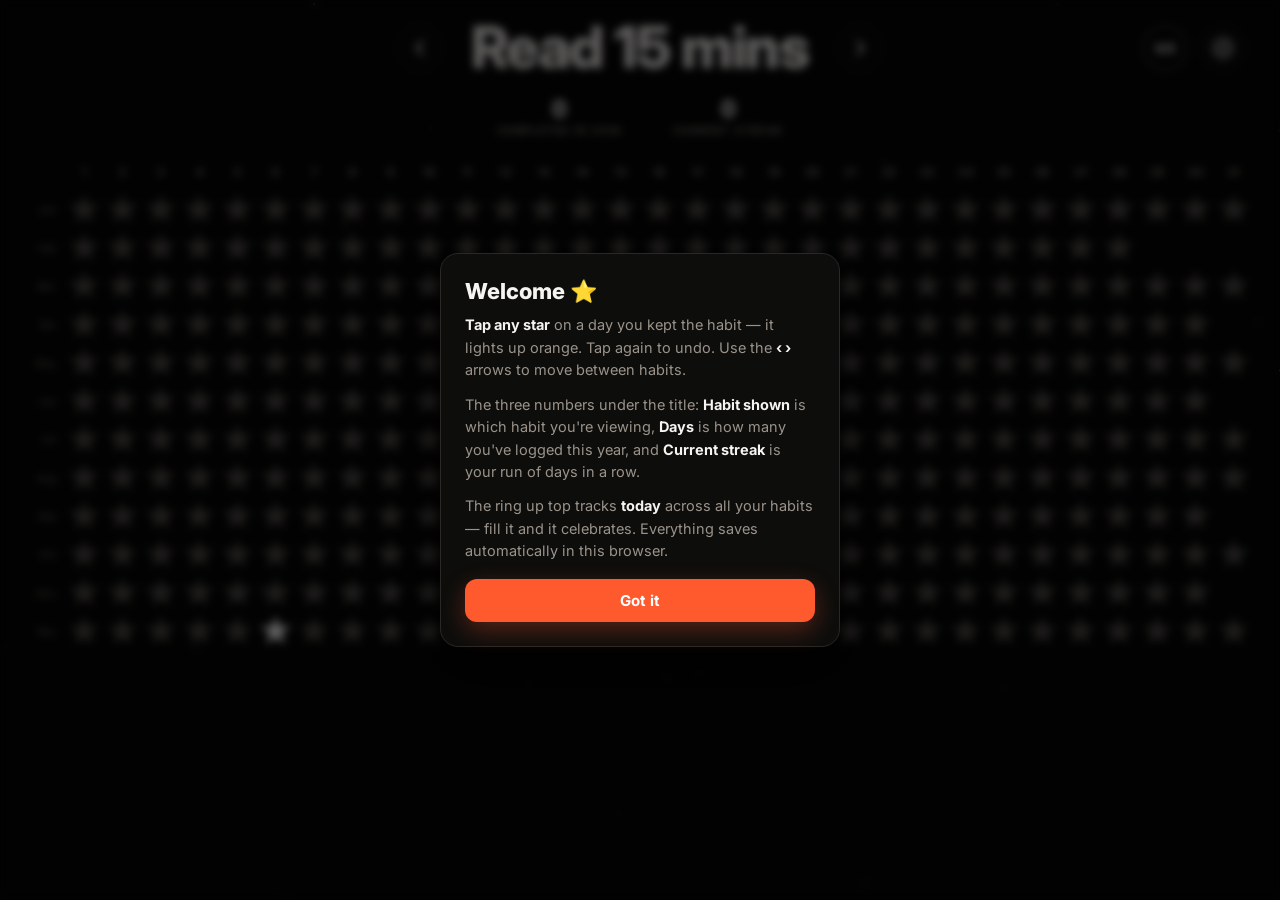
==== index.html @ 49550138 "Light show uses existing calendar stars; remove "Habit shown" stat - Reworked the completion light s" ====
<!DOCTYPE html>
<html lang="en">
<head>
  <meta charset="UTF-8" />
  <meta name="viewport" content="width=device-width, initial-scale=1.0, viewport-fit=cover" />
  <meta name="theme-color" content="#060606" />

  <title>Good Habits — a star for every day</title>
  <meta name="description" content="Light up a star for every day you keep a habit. A simple, beautiful habit tracker that saves right in your browser — no account needed." />
  <link rel="canonical" href="https://habit.nathantowianski.com/" />

  <!-- Icons -->
  <link rel="icon" href="favicon.svg" type="image/svg+xml" />
  <link rel="apple-touch-icon" href="apple-touch-icon.png" />

  <!-- Open Graph / social share. og:url and og:image are ABSOLUTE so previews
       unfurl in iMessage/Twitter/Slack. Update the domain if you move hosts. -->
  <meta property="og:type" content="website" />
  <meta property="og:site_name" content="Good Habits" />
  <meta property="og:title" content="Good Habits — a star for every day" />
  <meta property="og:description" content="Light up a star for every day you keep a habit. Simple, beautiful, and saved right in your browser." />
  <meta property="og:url" content="https://habit.nathantowianski.com/" />
  <meta property="og:image" content="https://habit.nathantowianski.com/og-image.png" />
  <meta property="og:image:width" content="1200" />
  <meta property="og:image:height" content="630" />
  <meta name="twitter:card" content="summary_large_image" />
  <meta name="twitter:title" content="Good Habits — a star for every day" />
  <meta name="twitter:description" content="Light up a star for every day you keep a habit. Simple, beautiful, and saved right in your browser." />
  <meta name="twitter:image" content="https://habit.nathantowianski.com/og-image.png" />

  <meta name="mobile-web-app-capable" content="yes" />
  <meta name="apple-mobile-web-app-capable" content="yes" />
  <meta name="apple-mobile-web-app-status-bar-style" content="black-translucent" />
  <meta name="apple-mobile-web-app-title" content="Good Habits" />

  <link rel="preconnect" href="https://fonts.googleapis.com" />
  <link rel="preconnect" href="https://fonts.gstatic.com" crossorigin />
  <link href="https://fonts.googleapis.com/css2?family=Inter:wght@400;500;600;700;800&display=swap" rel="stylesheet" />
  <link rel="stylesheet" href="styles.css" />
</head>
<body>
  <div class="starfield" id="starfield" aria-hidden="true"></div>

  <div id="app">
    <!-- Top bar: habit title (centered) with the progress ring + settings aligned on the same row -->
    <header class="topbar">
      <div class="top-spacer" aria-hidden="true"></div>

      <div class="habit-bar">
        <button class="nav-arrow" id="prevHabit" aria-label="Previous habit" title="Previous habit">
          <svg viewBox="0 0 24 24" aria-hidden="true"><path d="M15 5l-7 7 7 7"/></svg>
        </button>
        <h1 class="habit-name" id="habitName" title="Tap to rename or manage">New habit</h1>
        <button class="nav-arrow" id="nextHabit" aria-label="Next habit" title="Next habit">
          <svg viewBox="0 0 24 24" aria-hidden="true"><path d="M9 5l7 7-7 7"/></svg>
        </button>
      </div>

      <div class="topbar-actions">
        <button class="ring-wrap" id="ringWrap" title="Today's progress — tap to jump to today">
          <svg class="ring" viewBox="0 0 120 120" aria-hidden="true">
            <circle class="ring-track" cx="60" cy="60" r="52"/>
            <circle class="ring-progress" id="ringProgress" cx="60" cy="60" r="52"/>
          </svg>
          <div class="ring-label" id="ringLabel">0/0</div>
        </button>
        <button class="icon-btn" id="openAdmin" aria-label="Settings & habits" title="Settings & habits">
          <svg viewBox="0 0 24 24" aria-hidden="true"><path d="M12 15a3 3 0 100-6 3 3 0 000 6z"/><path d="M19.4 15a1.65 1.65 0 00.33 1.82l.06.06a2 2 0 11-2.83 2.83l-.06-.06a1.65 1.65 0 00-1.82-.33 1.65 1.65 0 00-1 1.51V21a2 2 0 11-4 0v-.09A1.65 1.65 0 009 19.4a1.65 1.65 0 00-1.82.33l-.06.06a2 2 0 11-2.83-2.83l.06-.06a1.65 1.65 0 00.33-1.82 1.65 1.65 0 00-1.51-1H3a2 2 0 110-4h.09A1.65 1.65 0 004.6 9a1.65 1.65 0 00-.33-1.82l-.06-.06a2 2 0 112.83-2.83l.06.06a1.65 1.65 0 001.82.33H9a1.65 1.65 0 001-1.51V3a2 2 0 114 0v.09a1.65 1.65 0 001 1.51 1.65 1.65 0 001.82-.33l.06-.06a2 2 0 112.83 2.83l-.06.06a1.65 1.65 0 00-.33 1.82V9a1.65 1.65 0 001.51 1H21a2 2 0 110 4h-.09a1.65 1.65 0 00-1.51 1z"/></svg>
        </button>
      </div>
    </header>

    <!-- Stats, centered under the title -->
    <div class="stats-row" id="statsRow">
      <div class="stat">
        <span class="stat-value" id="statDays">0</span>
        <span class="stat-label">Completed in <span id="statYear">2026</span></span>
      </div>
      <div class="stat">
        <span class="stat-value" id="statStreak">0</span>
        <span class="stat-label">Current streak</span>
      </div>
    </div>

    <!-- Calendar -->
    <main class="calendar-area" id="calendarArea">
      <div class="calendar" id="calendar"></div>

      <!-- Empty state -->
      <div class="empty-state" id="emptyState" hidden>
        <div class="empty-star">⭐</div>
        <h2>No habits yet</h2>
        <p>Create your first habit and start lighting up stars.</p>
        <button class="primary-btn" id="emptyAddBtn">Add a habit</button>
      </div>
    </main>
  </div>

  <!-- First-visit legend -->
  <div class="intro" id="intro" hidden>
    <div class="intro-card">
      <h3>Welcome ⭐</h3>
      <p><b>Tap any star</b> on a day you kept the habit — it lights up orange. Tap again to undo. Use the <b>‹ ›</b> arrows to move between habits.</p>
      <p>The three numbers under the title: <b>Habit shown</b> is which habit you're viewing, <b>Days</b> is how many you've logged this year, and <b>Current streak</b> is your run of days in a row.</p>
      <p>The ring up top tracks <b>today</b> across all your habits — fill it and it celebrates. Everything saves automatically in this browser.</p>
      <button class="primary-btn" id="introBtn">Got it</button>
    </div>
  </div>

  <!-- Settings / admin panel -->
  <div class="overlay" id="adminOverlay" hidden></div>
  <aside class="admin-panel" id="adminPanel" hidden aria-label="Settings and habits">
    <div class="admin-header">
      <h2>Settings</h2>
      <button class="icon-btn close-btn" id="closeAdmin" aria-label="Close">
        <svg viewBox="0 0 24 24" aria-hidden="true"><path d="M18 6L6 18M6 6l12 12"/></svg>
      </button>
    </div>

    <!-- Year -->
    <div class="admin-section">
      <div class="admin-section-title">Year</div>
      <div class="year-control">
        <button class="year-btn" id="prevYear" aria-label="Previous year">
          <svg viewBox="0 0 24 24" aria-hidden="true"><path d="M15 5l-7 7 7 7"/></svg>
        </button>
        <span id="yearLabel">2026</span>
        <button class="year-btn" id="nextYear" aria-label="Next year">
          <svg viewBox="0 0 24 24" aria-hidden="true"><path d="M9 5l7 7-7 7"/></svg>
        </button>
        <button class="text-btn" id="thisYearBtn">This year</button>
      </div>
    </div>

    <!-- Habits -->
    <div class="admin-section">
      <div class="admin-section-title">Habits</div>
      <div class="admin-add">
        <input type="text" id="newHabitInput" placeholder="New habit name…" maxlength="60" />
        <button class="primary-btn" id="addHabitBtn">Add</button>
      </div>
      <ul class="habit-list" id="habitList"></ul>
      <p class="admin-tip">Drag the handle (or use the arrows) to set the order you tap through.</p>
    </div>

    <!-- Settings -->
    <div class="admin-section">
      <div class="admin-section-title">Settings</div>
      <div class="toggle-row">
        <span class="toggle-label">Calendar direction</span>
        <div class="seg" id="orientToggle" role="group" aria-label="Calendar direction">
          <button class="seg-btn" type="button" data-orient="vertical">Vertical</button>
          <button class="seg-btn" type="button" data-orient="horizontal">Horizontal</button>
        </div>
      </div>
      <div class="toggle-row">
        <span class="toggle-label">Edit past days</span>
        <button class="switch" id="pastToggle" type="button" role="switch" aria-checked="true" aria-label="Allow editing past days">
          <span class="knob"></span>
        </button>
      </div>
      <div class="toggle-row">
        <span class="toggle-label">Time zone</span>
        <select class="tz-select" id="tzSelect" aria-label="Time zone"></select>
      </div>
    </div>

    <!-- Data -->
    <div class="admin-section">
      <div class="admin-section-title">Your data</div>
      <div class="data-row">
        <button class="ghost-btn" id="exportBtn">↓ Download backup</button>
        <button class="ghost-btn" id="importBtn">↑ Restore backup</button>
        <input type="file" id="importFile" accept="application/json,.json" hidden />
      </div>
      <p class="admin-tip">Download saves all your habits and history as a file. Restore loads one back — on this device or another browser.</p>
    </div>

    <!-- About -->
    <div class="admin-section">
      <div class="admin-section-title">About</div>
      <a class="ghost-btn full" href="https://github.com/futurenathan/goodhabits" target="_blank" rel="noopener">★ Free &amp; open source on GitHub</a>
      <p class="admin-tip">View the code, file an idea, or make it your own.</p>
      <a class="made-by" href="https://nathantowianski.com" target="_blank" rel="noopener" title="Visit Nathan's website">
        Made with <span class="heart">❤️</span> by <span class="name">Nathan</span>
        <img class="astronaut" src="astronaut.png" alt="" aria-hidden="true" />
        <span class="go" aria-hidden="true">↗</span>
      </a>
    </div>
  </aside>

  <!-- Confetti canvas -->
  <canvas id="confetti" aria-hidden="true"></canvas>

  <script src="app.js"></script>
</body>
</html>
---- styles.css ----
:root {
  --bg: #060606;
  --bg-soft: #121110;
  --panel: #0d0d0c;
  --panel-2: #181715;
  --line: #2a2724;
  --line-soft: #1c1a18;
  --text: #f6f4f1;
  --muted: #9b938a;
  --muted-2: #6a635b;
  --accent: #ff5a2e;
  --accent-soft: rgba(255, 90, 46, 0.14);
  --accent-line: rgba(255, 90, 46, 0.45);
  --star-off: #4f4c48;
  --star-off-hover: #6b6660;
  --danger: #ff4d57;
  --radius: 16px;
  --shadow: 0 18px 60px rgba(0, 0, 0, 0.6);
}

* { box-sizing: border-box; }

/* Author rules with `display` would otherwise override the [hidden] attribute */
[hidden] { display: none !important; }

html, body { margin: 0; height: 100%; }

body {
  font-family: "Inter", -apple-system, BlinkMacSystemFont, "Segoe UI", Roboto, sans-serif;
  background: var(--bg);
  color: var(--text);
  -webkit-font-smoothing: antialiased;
  overflow: hidden;
}

button { font-family: inherit; cursor: pointer; }

/* ---------- Starfield ---------- */
.starfield { position: fixed; inset: 0; z-index: 0; pointer-events: none; overflow: hidden; }
.starfield i { position: absolute; border-radius: 50%; background: #fff; animation: twinkle 4s ease-in-out infinite; }
@keyframes twinkle {
  0%, 100% { opacity: var(--o, 0.5); }
  50% { opacity: calc(var(--o, 0.5) * 0.25); }
}

/* Occasional shooting star */
.shoot {
  position: absolute;
  width: 3px;
  height: 3px;
  border-radius: 50%;
  background: #fff;
  opacity: 0;
  filter: drop-shadow(0 0 6px rgba(255, 255, 255, 0.9));
  animation: shoot var(--dur, 9s) cubic-bezier(0.4, 0, 0.5, 1) infinite;
  animation-delay: var(--delay, 0s);
}
.shoot::before {
  content: "";
  position: absolute;
  left: 2px;
  top: 50%;
  width: var(--len, 120px);
  height: 1.5px;
  background: linear-gradient(90deg, rgba(255, 255, 255, 0.85), rgba(255, 255, 255, 0));
  transform-origin: left center;
  transform: translateY(-50%) rotate(var(--tail, 200deg));
}
@keyframes shoot {
  0% { opacity: 0; transform: translate(0, 0); }
  4% { opacity: 1; }
  16% { opacity: 1; }
  22% { opacity: 0; transform: translate(var(--dx, -360px), var(--dy, 210px)); }
  100% { opacity: 0; transform: translate(var(--dx, -360px), var(--dy, 210px)); }
}
@media (prefers-reduced-motion: reduce) { .shoot { display: none; } }

#app {
  position: relative;
  z-index: 1;
  display: flex;
  flex-direction: column;
  height: 100dvh;
}

/* ---------- Top bar: title centered, ring + settings aligned on the same row ---------- */
.topbar {
  display: grid;
  grid-template-columns: 1fr minmax(0, auto) 1fr;
  align-items: center;
  gap: clamp(6px, 1.5vw, 14px);
  padding: 14px clamp(14px, 3.5vw, 34px);
  padding-top: max(14px, env(safe-area-inset-top));
}
.top-spacer { min-width: 0; }
.topbar-actions { display: flex; align-items: center; justify-content: flex-end; gap: 10px; }

.habit-bar {
  display: flex;
  align-items: center;
  justify-content: center;
  gap: clamp(8px, 2vw, 18px);
  min-width: 0;
}
.habit-name {
  margin: 0;
  flex: 0 1 auto;
  min-width: 0;
  text-align: center;
  border: none;
  background: none;
  color: var(--text);
  font-size: clamp(30px, 6.5vw, 58px);
  font-weight: 800;
  line-height: 1.03;
  letter-spacing: -0.02em;
  padding: 4px 10px;
  border-radius: 12px;
  cursor: pointer;
  overflow: hidden;
  text-overflow: ellipsis;
  display: -webkit-box;
  -webkit-line-clamp: 2;
  -webkit-box-orient: vertical;
  transition: color 0.15s;
}
.habit-name:hover { color: var(--accent); }

/* ---------- Stats row ---------- */
.stats-row {
  display: flex;
  align-items: flex-start;
  justify-content: center;
  gap: clamp(20px, 5vw, 52px);
  padding: 2px 16px 14px;
  flex-wrap: wrap;
}
.stat { display: flex; flex-direction: column; align-items: center; gap: 3px; }
.stat-value {
  font-size: clamp(18px, 2.3vw, 23px);
  font-weight: 800;
  line-height: 1;
  font-variant-numeric: tabular-nums;
  color: var(--text);
  transition: color 0.2s;
}
.stat.hot .stat-value { color: var(--accent); }
.stat-label {
  font-size: 10px;
  letter-spacing: 0.12em;
  text-transform: uppercase;
  color: var(--muted);
  font-weight: 600;
}

/* ---------- Buttons ---------- */
.nav-arrow, .icon-btn {
  flex: none;
  display: inline-flex;
  align-items: center;
  justify-content: center;
  width: 46px;
  height: 46px;
  border-radius: 50%;
  border: 1px solid var(--line);
  background: rgba(255, 255, 255, 0.015);
  color: var(--text);
  transition: transform 0.12s, background 0.15s, border-color 0.15s, color 0.15s;
}
.nav-arrow:hover, .icon-btn:hover {
  background: var(--accent-soft);
  border-color: var(--accent-line);
  color: var(--accent);
  transform: translateY(-1px);
}
.nav-arrow:active, .icon-btn:active { transform: translateY(0) scale(0.95); }
.nav-arrow svg, .icon-btn svg { width: 22px; height: 22px; fill: none; stroke: currentColor; stroke-width: 2.2; stroke-linecap: round; stroke-linejoin: round; }
.icon-btn svg path[d^="M12 15"], .icon-btn svg path[d^="M19.4"] { stroke-width: 1.7; }
.nav-arrow:disabled { opacity: 0.25; pointer-events: none; }

/* ---------- Progress ring (orange / white only) ---------- */
.ring-wrap { position: relative; width: 50px; height: 50px; border: none; background: none; padding: 0; flex: none; }
.ring { width: 100%; height: 100%; transform: rotate(-90deg); }
.ring-track { fill: none; stroke: rgba(255, 255, 255, 0.1); stroke-width: 9; }
.ring-progress {
  fill: none;
  stroke: var(--accent);
  stroke-width: 9;
  stroke-linecap: round;
  stroke-dasharray: 326.7;
  stroke-dashoffset: 326.7;
  transition: stroke-dashoffset 0.7s cubic-bezier(0.22, 1, 0.36, 1);
}
.ring-label {
  position: absolute;
  inset: 0;
  display: flex;
  align-items: center;
  justify-content: center;
  font-size: 13px;
  font-weight: 700;
  font-variant-numeric: tabular-nums;
  color: var(--text);
  letter-spacing: -0.02em;
}

/* All habits done today: ring just reads orange (the celebration plays out in
   the calendar, not on the ring) */
.ring-wrap.complete .ring-progress { filter: drop-shadow(0 0 4px rgba(255, 90, 46, 0.7)); }
.ring-wrap.complete .ring-label { color: var(--accent); }
.ring-wrap.pop { animation: ringPop 0.5s cubic-bezier(0.34, 1.56, 0.64, 1); }
@keyframes ringPop {
  0% { transform: scale(1); }
  45% { transform: scale(1.18); }
  100% { transform: scale(1); }
}

/* ---------- Calendar ---------- */
.calendar-area {
  flex: 1;
  min-height: 0;
  position: relative;
  overflow: auto;
  padding: clamp(6px, 1.5vh, 16px) clamp(12px, 3vw, 30px) max(18px, env(safe-area-inset-bottom));
  scrollbar-width: thin;
  scrollbar-color: var(--line) transparent;
}
.calendar-area::-webkit-scrollbar { width: 9px; height: 9px; }
.calendar-area::-webkit-scrollbar-thumb { background: var(--line); border-radius: 9px; }
.calendar-area::-webkit-scrollbar-track { background: transparent; }

.calendar {
  display: grid;
  gap: clamp(3px, 0.5vw, 6px);
  margin: 0 auto;
  width: max-content;
  max-width: 100%;
}
.calendar.vertical { grid-template-columns: 24px repeat(12, minmax(26px, 46px)); }
.calendar.horizontal { grid-template-columns: 32px repeat(31, minmax(20px, 42px)); }

.cal-corner { position: sticky; top: 0; left: 0; z-index: 3; background: var(--bg); }

.col-head {
  position: sticky;
  top: 0;
  z-index: 2;
  text-align: center;
  font-size: 11px;
  font-weight: 600;
  letter-spacing: 0.02em;
  color: var(--muted);
  padding: 2px 0 8px;
  background: linear-gradient(180deg, var(--bg) 64%, transparent);
}
.row-head {
  position: sticky;
  left: 0;
  z-index: 1;
  display: flex;
  align-items: center;
  justify-content: flex-end;
  padding-right: 6px;
  font-size: 10px;
  font-weight: 500;
  font-variant-numeric: tabular-nums;
  color: var(--muted-2);
  background: var(--bg);
}

/* Star buttons */
.star {
  aspect-ratio: 1 / 1;
  border: none;
  background: none;
  padding: 0;
  position: relative;
  display: flex;
  align-items: center;
  justify-content: center;
  -webkit-tap-highlight-color: transparent;
  scroll-margin: 60px 44px;
}
.star::before {
  content: "";
  width: 100%;
  height: 100%;
  background: var(--star-off);
  clip-path: polygon(50% 2%, 61% 35%, 98% 35%, 68% 57%, 79% 91%, 50% 70%, 21% 91%, 32% 57%, 2% 35%, 39% 35%);
  transition: background 0.2s, transform 0.15s, filter 0.2s;
}
.star:hover::before { transform: scale(1.12); background: var(--star-off-hover); }
.star.empty { visibility: hidden; pointer-events: none; }

.star.done::before {
  background: var(--accent);
  filter: drop-shadow(0 0 4px rgba(255, 90, 46, 0.55));
}

/* Today: highlighted white until it's completed (then it turns orange like the rest) */
.star.today:not(.done)::before {
  background: #fff;
  filter: drop-shadow(0 0 4px rgba(255, 255, 255, 0.45));
}

/* Light show — temporarily repaints the EXISTING calendar stars (no new stars).
   While a show runs, every star dims to gray; the animation lights a subset. */
.calendar.showing .star::before {
  background: var(--star-off);
  filter: none;
  transition: none;
}
.calendar.showing .star.show-on::before {
  background: var(--accent);
  filter: drop-shadow(0 0 4px rgba(255, 90, 46, 0.6));
}
.calendar.showing .star.show-hi::before {
  background: #fff;
  filter: drop-shadow(0 0 5px rgba(255, 255, 255, 0.75));
}

/* Locked (past day, editing disabled) — quick shake to signal it's locked */
.star.locked::before { animation: lockShake 0.3s ease; }
@keyframes lockShake {
  0%, 100% { transform: translateX(0); }
  25% { transform: translateX(-2px); }
  75% { transform: translateX(2px); }
}

/* Star tap animation */
.star.pop::before { animation: starPop 0.45s cubic-bezier(0.34, 1.56, 0.64, 1); }
@keyframes starPop {
  0% { transform: scale(1); }
  30% { transform: scale(0.8); }
  60% { transform: scale(1.35); }
  100% { transform: scale(1); }
}

/* Burst particles on completion */
.burst { position: absolute; width: 5px; height: 5px; border-radius: 50%; background: var(--accent); pointer-events: none; opacity: 0; }

/* ---------- Empty state ---------- */
.empty-state {
  position: absolute;
  inset: 0;
  display: flex;
  flex-direction: column;
  align-items: center;
  justify-content: center;
  text-align: center;
  gap: 8px;
  padding: 24px;
}
.empty-star { font-size: 56px; filter: drop-shadow(0 6px 18px rgba(255, 90, 46, 0.4)); }
.empty-state h2 { margin: 6px 0 0; font-size: 24px; }
.empty-state p { margin: 0 0 14px; color: var(--muted); }

.primary-btn {
  border: none;
  background: var(--accent);
  color: #fff;
  font-weight: 700;
  font-size: 15px;
  padding: 12px 22px;
  border-radius: 12px;
  transition: transform 0.12s, box-shadow 0.15s, filter 0.15s;
  box-shadow: 0 8px 24px rgba(255, 90, 46, 0.3);
}
.primary-btn:hover { transform: translateY(-1px); filter: brightness(1.08); }
.primary-btn:active { transform: translateY(0) scale(0.97); }

/* ---------- First-visit legend ---------- */
.intro {
  position: fixed;
  inset: 0;
  z-index: 40;
  display: flex;
  align-items: center;
  justify-content: center;
  padding: 20px;
  background: rgba(0, 0, 0, 0.62);
  backdrop-filter: blur(4px);
  animation: fade 0.25s ease;
}
.intro-card {
  max-width: 400px;
  width: 100%;
  background: var(--panel);
  border: 1px solid var(--line);
  border-radius: 18px;
  padding: 24px;
  box-shadow: var(--shadow);
  animation: slideUp 0.3s cubic-bezier(0.22, 1, 0.36, 1);
}
.intro-card h3 { margin: 0 0 10px; font-size: 22px; font-weight: 800; }
.intro-card p { margin: 0 0 12px; color: var(--muted); line-height: 1.55; font-size: 14.5px; }
.intro-card b { color: var(--text); font-weight: 700; }
.intro-card .primary-btn { width: 100%; margin-top: 4px; }
@keyframes slideUp { from { transform: translateY(16px); opacity: 0; } to { transform: translateY(0); opacity: 1; } }

/* ---------- Settings / admin panel ---------- */
.overlay {
  position: fixed;
  inset: 0;
  background: rgba(0, 0, 0, 0.6);
  backdrop-filter: blur(3px);
  z-index: 20;
  animation: fade 0.2s ease;
}
@keyframes fade { from { opacity: 0; } to { opacity: 1; } }

.admin-panel {
  position: fixed;
  top: 0;
  right: 0;
  height: 100dvh;
  width: min(420px, 100vw);
  background: var(--panel);
  border-left: 1px solid var(--line);
  box-shadow: var(--shadow);
  z-index: 21;
  display: flex;
  flex-direction: column;
  padding: 0 18px 18px;
  padding-top: max(18px, env(safe-area-inset-top));
  overflow-y: auto;
  animation: slideIn 0.28s cubic-bezier(0.22, 1, 0.36, 1);
}
@keyframes slideIn { from { transform: translateX(100%); } to { transform: translateX(0); } }

.admin-header {
  display: flex;
  align-items: center;
  justify-content: space-between;
  padding: 6px 0 8px;
  position: sticky;
  top: 0;
  background: var(--panel);
  z-index: 1;
}
.admin-header h2 { margin: 0; font-size: 22px; font-weight: 800; letter-spacing: -0.01em; }
.close-btn { width: 40px; height: 40px; }

.admin-section { padding: 14px 0; border-top: 1px solid var(--line-soft); }
.admin-section:first-of-type { border-top: none; }
.admin-section-title {
  font-size: 11px;
  letter-spacing: 0.14em;
  text-transform: uppercase;
  color: var(--muted);
  font-weight: 700;
  margin-bottom: 12px;
}

/* Segmented toggle */
.toggle-row { display: flex; align-items: center; justify-content: space-between; gap: 10px; }
.toggle-row + .toggle-row { margin-top: 12px; }
.toggle-label { font-size: 14px; color: var(--text); font-weight: 500; }

/* On/off switch */
.switch {
  flex: none;
  position: relative;
  width: 46px;
  height: 26px;
  border: none;
  border-radius: 999px;
  background: var(--line);
  cursor: pointer;
  padding: 0;
  transition: background 0.2s;
}
.switch[aria-checked="true"] { background: var(--accent); }
.switch .knob {
  position: absolute;
  top: 3px;
  left: 3px;
  width: 20px;
  height: 20px;
  border-radius: 50%;
  background: #fff;
  transition: transform 0.2s cubic-bezier(0.34, 1.56, 0.64, 1);
}
.switch[aria-checked="true"] .knob { transform: translateX(20px); }

/* Time-zone select */
.tz-select {
  max-width: 200px;
  background: var(--bg-soft);
  border: 1px solid var(--line);
  color: var(--text);
  padding: 9px 10px;
  border-radius: 10px;
  font-size: 13px;
  font-family: inherit;
  outline: none;
  cursor: pointer;
  transition: border-color 0.15s, box-shadow 0.15s;
}
.tz-select:focus { border-color: var(--accent); box-shadow: 0 0 0 3px var(--accent-soft); }
.seg { display: inline-flex; background: var(--bg-soft); border: 1px solid var(--line); border-radius: 11px; padding: 3px; gap: 3px; }
.seg-btn {
  border: none;
  background: none;
  color: var(--muted);
  font-weight: 600;
  font-size: 13px;
  padding: 7px 14px;
  border-radius: 8px;
  transition: background 0.15s, color 0.15s;
}
.seg-btn:hover { color: var(--text); }
.seg-btn.active { background: var(--accent); color: #fff; }

/* Year control */
.year-control { display: flex; align-items: center; gap: 10px; }
.year-btn {
  border: 1px solid var(--line);
  background: rgba(255, 255, 255, 0.02);
  color: var(--text);
  width: 38px;
  height: 38px;
  border-radius: 10px;
  display: inline-flex;
  align-items: center;
  justify-content: center;
  transition: background 0.15s, border-color 0.15s, color 0.15s;
}
.year-btn:hover { background: var(--accent-soft); border-color: var(--accent-line); color: var(--accent); }
.year-btn svg { width: 18px; height: 18px; fill: none; stroke: currentColor; stroke-width: 2.2; stroke-linecap: round; stroke-linejoin: round; }
#yearLabel { font-variant-numeric: tabular-nums; font-weight: 800; font-size: 20px; min-width: 64px; text-align: center; }
.text-btn {
  margin-left: auto;
  border: none;
  background: none;
  color: var(--accent);
  font-weight: 700;
  font-size: 13px;
  padding: 8px 6px;
  border-radius: 8px;
}
.text-btn:hover { text-decoration: underline; }

/* Habits */
.admin-add { display: flex; gap: 8px; margin-bottom: 14px; }
.admin-add input,
.habit-list input {
  flex: 1;
  min-width: 0;
  background: var(--bg-soft);
  border: 1px solid var(--line);
  color: var(--text);
  padding: 11px 13px;
  border-radius: 11px;
  font-size: 15px;
  outline: none;
  transition: border-color 0.15s, box-shadow 0.15s;
}
.admin-add input:focus,
.habit-list input:focus { border-color: var(--accent); box-shadow: 0 0 0 3px var(--accent-soft); }

.habit-list { list-style: none; margin: 0; padding: 0; display: flex; flex-direction: column; gap: 8px; }
.habit-item {
  display: flex;
  align-items: center;
  gap: 6px;
  background: var(--bg-soft);
  border: 1px solid var(--line);
  border-radius: 12px;
  padding: 6px 8px;
  transition: border-color 0.15s, opacity 0.15s, transform 0.12s;
}
.habit-item.active { border-color: var(--accent-line); }
.habit-item.dragging { opacity: 0.5; }

.drag-handle { cursor: grab; color: var(--muted-2); display: flex; align-items: center; touch-action: none; padding: 4px 2px; }
.drag-handle:active { cursor: grabbing; }
.drag-handle svg { width: 18px; height: 18px; fill: currentColor; }

.habit-item input { border: 1px solid transparent; background: transparent; padding: 8px; font-weight: 600; }
.habit-item input:hover { border-color: var(--line); }
.habit-item .count { font-size: 12px; color: var(--muted-2); white-space: nowrap; font-variant-numeric: tabular-nums; }

.item-actions { display: flex; gap: 0; }
.mini-btn {
  border: none;
  background: transparent;
  color: var(--muted);
  width: 30px;
  height: 30px;
  border-radius: 8px;
  display: inline-flex;
  align-items: center;
  justify-content: center;
  transition: background 0.15s, color 0.15s;
}
.mini-btn:hover { background: rgba(255, 255, 255, 0.06); color: var(--text); }
.mini-btn:disabled { opacity: 0.25; pointer-events: none; }
.mini-btn svg { width: 17px; height: 17px; fill: none; stroke: currentColor; stroke-width: 2; stroke-linecap: round; stroke-linejoin: round; }
.mini-btn.danger:hover { background: rgba(255, 77, 87, 0.16); color: var(--danger); }

/* Delete confirm */
.habit-item.confirming { border-color: var(--danger); background: rgba(255, 77, 87, 0.08); }
.confirm-row { display: flex; align-items: center; gap: 8px; width: 100%; font-size: 14px; }
.confirm-row .msg { flex: 1; color: #ffb0b5; font-weight: 600; }
.confirm-row button { border: none; border-radius: 9px; padding: 7px 12px; font-weight: 700; font-size: 13px; }
.confirm-row .yes { background: var(--danger); color: #fff; }
.confirm-row .no { background: var(--panel-2); color: var(--text); }

.admin-tip { font-size: 12px; color: var(--muted-2); margin: 12px 0 0; line-height: 1.5; }

/* Ghost buttons (data + about) */
.data-row { display: flex; gap: 8px; }
.ghost-btn {
  flex: 1;
  display: flex;
  align-items: center;
  justify-content: center;
  text-align: center;
  text-decoration: none;
  border: 1px solid var(--line);
  background: var(--bg-soft);
  color: var(--text);
  font-weight: 600;
  font-size: 13px;
  padding: 12px 10px;
  border-radius: 11px;
  transition: border-color 0.15s, color 0.15s, background 0.15s;
}
.ghost-btn:hover { border-color: var(--accent-line); color: var(--accent); }
.ghost-btn.full { width: 100%; flex: none; }

/* About */
.made-by {
  display: flex;
  align-items: center;
  justify-content: center;
  gap: 7px;
  margin-top: 16px;
  color: var(--muted);
  font-size: 14px;
  font-weight: 500;
  text-decoration: none;
  transition: color 0.15s;
}
.made-by .heart { font-size: 13px; }
.made-by .name {
  color: var(--accent);
  font-weight: 700;
  text-decoration: underline;
  text-decoration-style: dotted;
  text-underline-offset: 3px;
}
.made-by .go { color: var(--muted-2); transition: transform 0.2s, color 0.15s; }
.made-by:hover { color: var(--text); }
.made-by:hover .name { text-decoration-style: solid; }
.made-by:hover .go { color: var(--accent); transform: translate(2px, -2px); }
.made-by .astronaut {
  height: 38px;
  width: auto;
  margin-left: 2px;
  animation: floaty 4s ease-in-out infinite;
  transition: transform 0.25s;
}
.made-by:hover .astronaut { transform: scale(1.14) rotate(-5deg); }
@keyframes floaty {
  0%, 100% { transform: translateY(0) rotate(0); }
  50% { transform: translateY(-5px) rotate(-2deg); }
}

/* Confetti */
#confetti { position: fixed; inset: 0; pointer-events: none; z-index: 50; }

/* Reduced motion */
@media (prefers-reduced-motion: reduce) {
  *, *::before, *::after { animation-duration: 0.01ms !important; animation-iteration-count: 1 !important; transition-duration: 0.05ms !important; }
}

/* Tablet & phone: keep the three stats on one line — shrink, and scroll
   horizontally rather than ever stacking vertically */
@media (max-width: 720px) {
  .stats-row {
    flex-wrap: nowrap;
    overflow-x: auto;
    justify-content: flex-start;
    gap: 18px;
    padding: 2px 14px 14px;
    scrollbar-width: none;
    -webkit-overflow-scrolling: touch;
  }
  .stats-row::-webkit-scrollbar { display: none; }
  .stats-row .stat { flex: 0 0 auto; }
  .stats-row .stat:first-child { margin-left: auto; }
  .stats-row .stat:last-child { margin-right: auto; }
  .stat-value { font-size: 19px; }
  .stat-label { font-size: 9.5px; white-space: nowrap; }
}

/* Small screens */
@media (max-width: 560px) {
  .topbar { padding: 12px 10px; padding-top: max(12px, env(safe-area-inset-top)); gap: 4px; }
  .nav-arrow { width: 34px; height: 34px; }
  .icon-btn { width: 38px; height: 38px; }
  .ring-wrap { width: 42px; height: 42px; }
  .ring-label { font-size: 11px; }
  .topbar-actions { gap: 6px; }
  .habit-bar { gap: 2px; }
  .habit-name { font-size: clamp(20px, 6vw, 28px); }
  .stats-row { gap: 14px; padding: 2px 12px 14px; }
  .stat-value { font-size: 16px; }
  .stat-label { font-size: 8.5px; letter-spacing: 0.05em; }
  .calendar { gap: 3px; }
  .calendar.vertical { grid-template-columns: 20px repeat(12, minmax(20px, 1fr)); width: 100%; }
  .calendar.horizontal { grid-template-columns: 26px repeat(31, minmax(16px, 30px)); }
  .col-head { font-size: 9.5px; }
  .row-head { font-size: 8.5px; padding-right: 3px; }
}

/* Full-screen settings on phones & tablets */
@media (max-width: 900px) {
  .admin-panel { width: 100vw; max-width: 100vw; border-left: none; }
}

/* Touch devices: don't let :hover styles "stick" highlighted after a tap */
@media (hover: none) {
  .nav-arrow:hover, .icon-btn:hover {
    background: rgba(255, 255, 255, 0.015);
    border-color: var(--line);
    color: var(--text);
    transform: none;
  }
  .star:hover::before { transform: none; background: var(--star-off); }
  .habit-name:hover { color: var(--text); }
  .year-btn:hover { background: rgba(255, 255, 255, 0.02); border-color: var(--line); color: var(--text); }
  .seg-btn:not(.active):hover { color: var(--muted); }
  .mini-btn:hover, .mini-btn.danger:hover { background: transparent; color: var(--muted); }
  .text-btn:hover { text-decoration: none; }
  .ghost-btn:hover { border-color: var(--line); color: var(--text); }
}
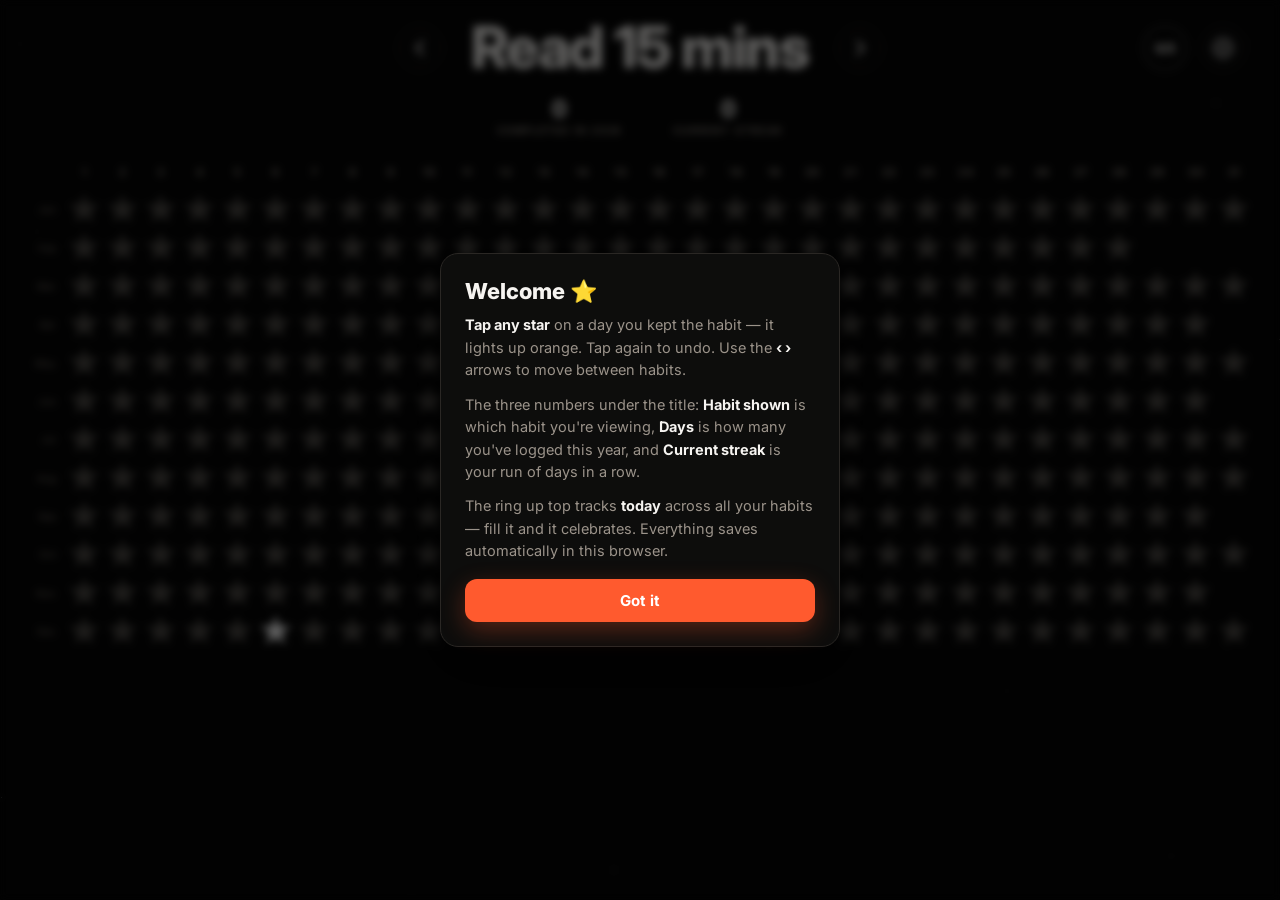
==== commit 00ea0900: "Remove confetti; keep the calendar light shows The all-habits-done finale is now just the calendar l" ====
--- a/index.html
+++ b/index.html
@@ -189,9 +189,6 @@
     </div>
   </aside>
 
-  <!-- Confetti canvas -->
-  <canvas id="confetti" aria-hidden="true"></canvas>
-
   <script src="app.js"></script>
 </body>
 </html>
--- a/styles.css
+++ b/styles.css
@@ -668,9 +668,6 @@
   50% { transform: translateY(-5px) rotate(-2deg); }
 }
 
-/* Confetti */
-#confetti { position: fixed; inset: 0; pointer-events: none; z-index: 50; }
-
 /* Reduced motion */
 @media (prefers-reduced-motion: reduce) {
   *, *::before, *::after { animation-duration: 0.01ms !important; animation-iteration-count: 1 !important; transition-duration: 0.05ms !important; }
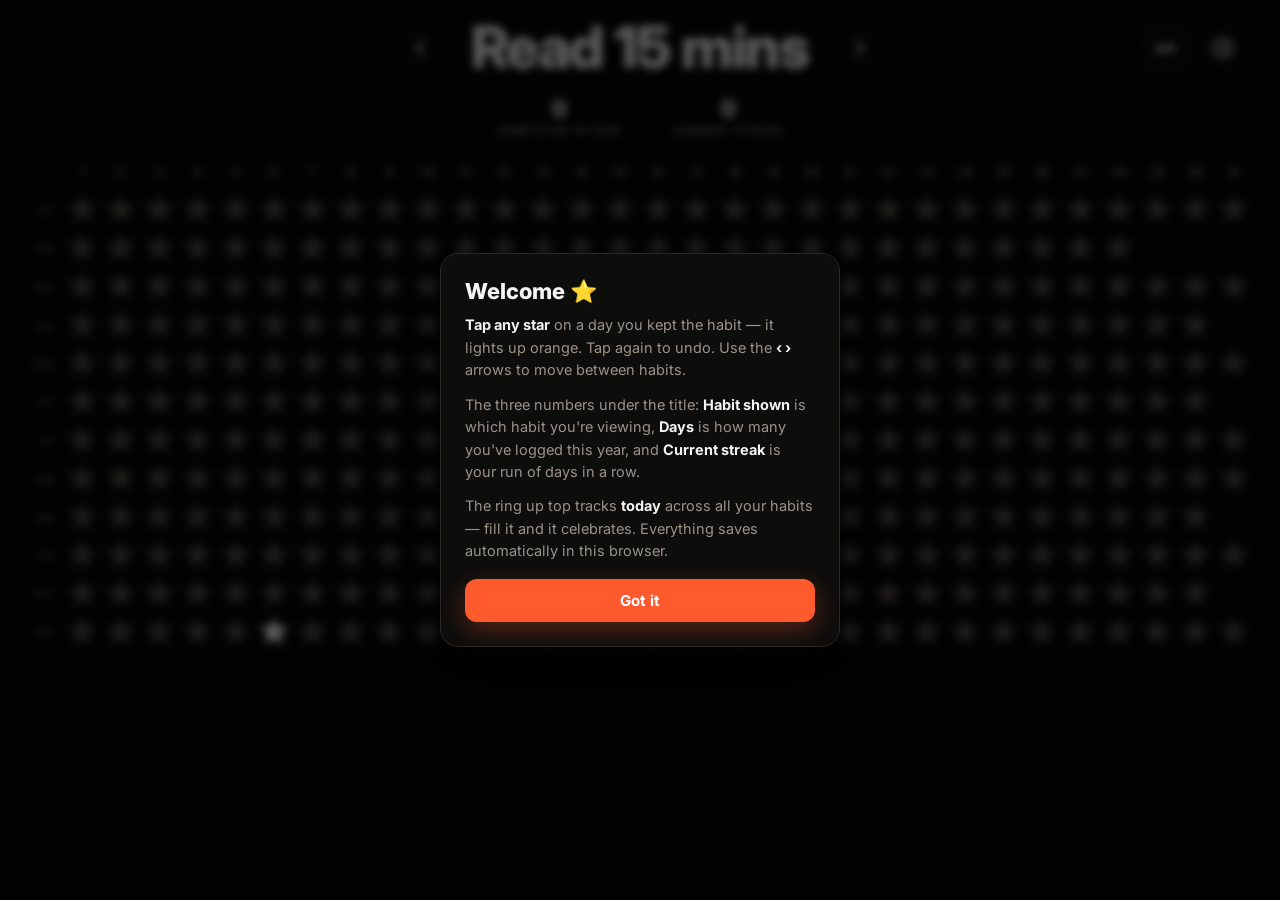
==== commit 5b38bf8b: "Add monthly calendar view with yearly/monthly toggle - New "Calendar view" toggle in Settings (below" ====
--- a/index.html
+++ b/index.html
@@ -82,6 +82,17 @@
       </div>
     </div>
 
+    <!-- Month navigator (monthly view only) -->
+    <div class="month-nav" id="monthNav" hidden>
+      <button class="year-btn" id="prevMonth" aria-label="Previous month">
+        <svg viewBox="0 0 24 24" aria-hidden="true"><path d="M15 5l-7 7 7 7"/></svg>
+      </button>
+      <span id="monthLabel">June 2026</span>
+      <button class="year-btn" id="nextMonth" aria-label="Next month">
+        <svg viewBox="0 0 24 24" aria-hidden="true"><path d="M9 5l7 7-7 7"/></svg>
+      </button>
+    </div>
+
     <!-- Calendar -->
     <main class="calendar-area" id="calendarArea">
       <div class="calendar" id="calendar"></div>
@@ -160,6 +171,13 @@
         </button>
       </div>
       <div class="toggle-row">
+        <span class="toggle-label">Calendar view</span>
+        <div class="seg" id="viewToggle" role="group" aria-label="Calendar view">
+          <button class="seg-btn" type="button" data-view="year">Yearly</button>
+          <button class="seg-btn" type="button" data-view="month">Monthly</button>
+        </div>
+      </div>
+      <div class="toggle-row">
         <span class="toggle-label">Time zone</span>
         <select class="tz-select" id="tzSelect" aria-label="Time zone"></select>
       </div>
--- a/styles.css
+++ b/styles.css
@@ -229,6 +229,7 @@
 .calendar-area::-webkit-scrollbar-thumb { background: var(--line); border-radius: 9px; }
 .calendar-area::-webkit-scrollbar-track { background: transparent; }
 
+/* grid-template-columns is set inline by app.js (varies by view/orientation) */
 .calendar {
   display: grid;
   gap: clamp(3px, 0.5vw, 6px);
@@ -236,8 +237,22 @@
   width: max-content;
   max-width: 100%;
 }
-.calendar.vertical { grid-template-columns: 24px repeat(12, minmax(26px, 46px)); }
-.calendar.horizontal { grid-template-columns: 32px repeat(31, minmax(20px, 42px)); }
+
+/* Month navigator (monthly view) */
+.month-nav {
+  display: flex;
+  align-items: center;
+  justify-content: center;
+  gap: 12px;
+  padding: 0 16px 12px;
+}
+.month-nav #monthLabel {
+  font-weight: 700;
+  font-size: 16px;
+  min-width: 150px;
+  text-align: center;
+  font-variant-numeric: tabular-nums;
+}
 
 .cal-corner { position: sticky; top: 0; left: 0; z-index: 3; background: var(--bg); }
 
@@ -707,8 +722,6 @@
   .stat-value { font-size: 16px; }
   .stat-label { font-size: 8.5px; letter-spacing: 0.05em; }
   .calendar { gap: 3px; }
-  .calendar.vertical { grid-template-columns: 20px repeat(12, minmax(20px, 1fr)); width: 100%; }
-  .calendar.horizontal { grid-template-columns: 26px repeat(31, minmax(16px, 30px)); }
   .col-head { font-size: 9.5px; }
   .row-head { font-size: 8.5px; padding-right: 3px; }
 }
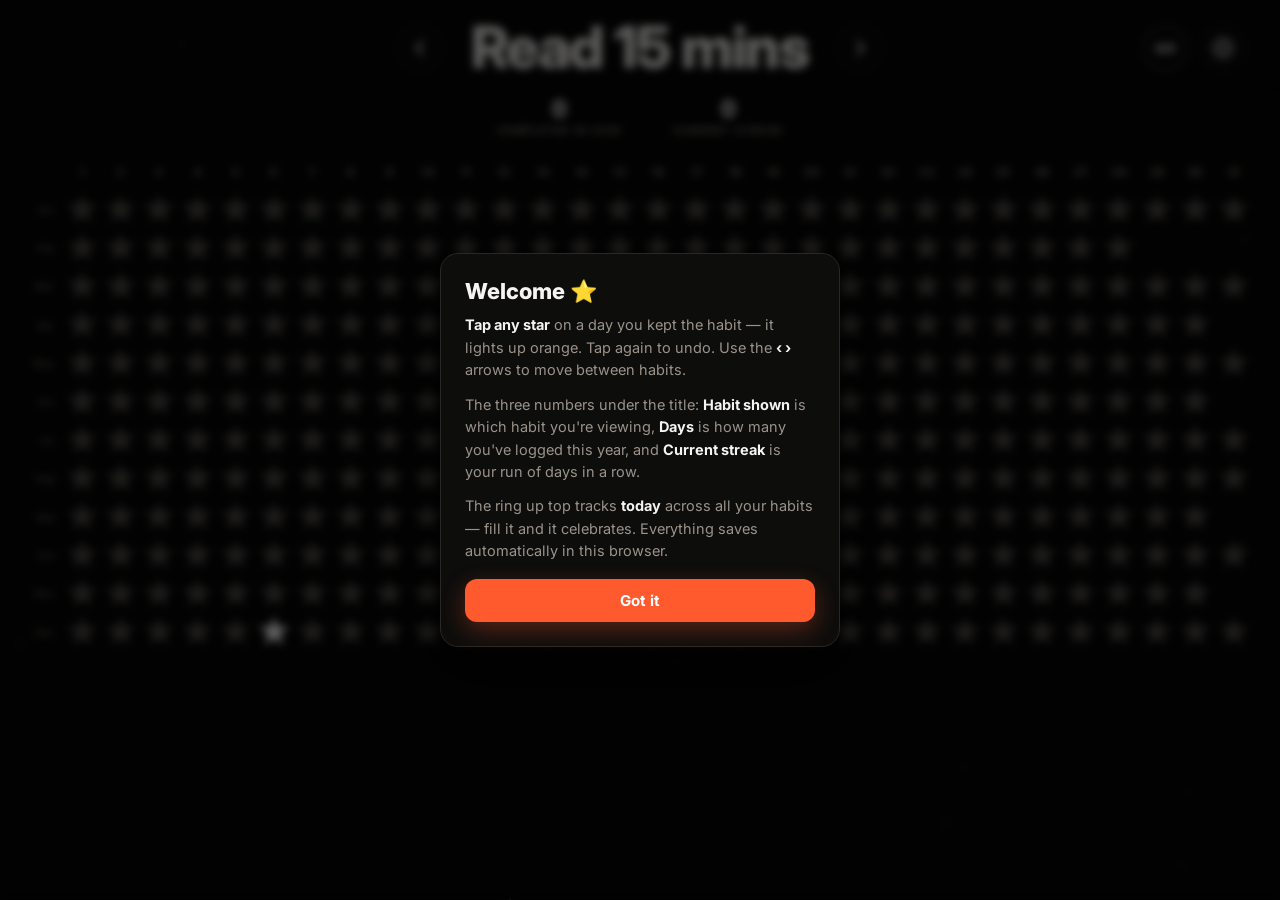
==== commit 7da70218: "Make the time zone picker a searchable combobox (16px, iOS-safe) - Replaced the native <select> with" ====
--- a/index.html
+++ b/index.html
@@ -177,9 +177,12 @@
           <button class="seg-btn" type="button" data-view="month">Monthly</button>
         </div>
       </div>
-      <div class="toggle-row">
-        <span class="toggle-label">Time zone</span>
-        <select class="tz-select" id="tzSelect" aria-label="Time zone"></select>
+      <div class="admin-field">
+        <label class="toggle-label" for="tzInput">Time zone</label>
+        <div class="tz-combo" id="tzCombo">
+          <input type="text" id="tzInput" class="tz-input" role="combobox" aria-expanded="false" aria-controls="tzList" aria-autocomplete="list" autocomplete="off" autocapitalize="off" autocorrect="off" spellcheck="false" placeholder="Search city or time zone…" />
+          <ul class="tz-list" id="tzList" role="listbox" aria-label="Time zones" hidden></ul>
+        </div>
       </div>
     </div>
 
--- a/styles.css
+++ b/styles.css
@@ -498,21 +498,58 @@
 }
 .switch[aria-checked="true"] .knob { transform: translateX(20px); }
 
-/* Time-zone select */
-.tz-select {
-  max-width: 200px;
+/* Time-zone search combobox */
+.admin-field { display: flex; flex-direction: column; gap: 8px; }
+.tz-combo { position: relative; }
+.tz-input {
+  width: 100%;
   background: var(--bg-soft);
   border: 1px solid var(--line);
   color: var(--text);
-  padding: 9px 10px;
-  border-radius: 10px;
-  font-size: 13px;
+  padding: 11px 13px;
+  border-radius: 11px;
+  font-size: 16px; /* 16px keeps iOS Safari from zooming in on focus */
   font-family: inherit;
   outline: none;
+  transition: border-color 0.15s, box-shadow 0.15s;
+}
+.tz-input:focus { border-color: var(--accent); box-shadow: 0 0 0 3px var(--accent-soft); }
+.tz-input::placeholder { color: var(--muted-2); }
+.tz-list {
+  list-style: none;
+  margin: 6px 0 0;
+  padding: 4px;
+  position: absolute;
+  left: 0;
+  right: 0;
+  top: 100%;
+  z-index: 6;
+  max-height: 244px;
+  overflow-y: auto;
+  background: var(--panel-2);
+  border: 1px solid var(--line);
+  border-radius: 12px;
+  box-shadow: var(--shadow);
+  -webkit-overflow-scrolling: touch;
+  scrollbar-width: thin;
+  scrollbar-color: var(--line) transparent;
+}
+.tz-opt {
+  display: flex;
+  align-items: center;
+  justify-content: space-between;
+  gap: 10px;
+  padding: 9px 11px;
+  border-radius: 8px;
+  font-size: 15px;
   cursor: pointer;
-  transition: border-color 0.15s, box-shadow 0.15s;
-}
-.tz-select:focus { border-color: var(--accent); box-shadow: 0 0 0 3px var(--accent-soft); }
+}
+.tz-opt.active { background: var(--accent-soft); }
+.tz-opt[aria-selected="true"] .tz-opt-name { color: var(--accent); font-weight: 700; }
+.tz-opt-name { white-space: nowrap; overflow: hidden; text-overflow: ellipsis; }
+.tz-opt-off { color: var(--muted-2); font-size: 12px; font-variant-numeric: tabular-nums; flex: none; }
+.tz-empty { padding: 10px 11px; color: var(--muted-2); font-size: 14px; }
+@media (hover: hover) { .tz-opt:hover { background: var(--accent-soft); } }
 .seg { display: inline-flex; background: var(--bg-soft); border: 1px solid var(--line); border-radius: 11px; padding: 3px; gap: 3px; }
 .seg-btn {
   border: none;
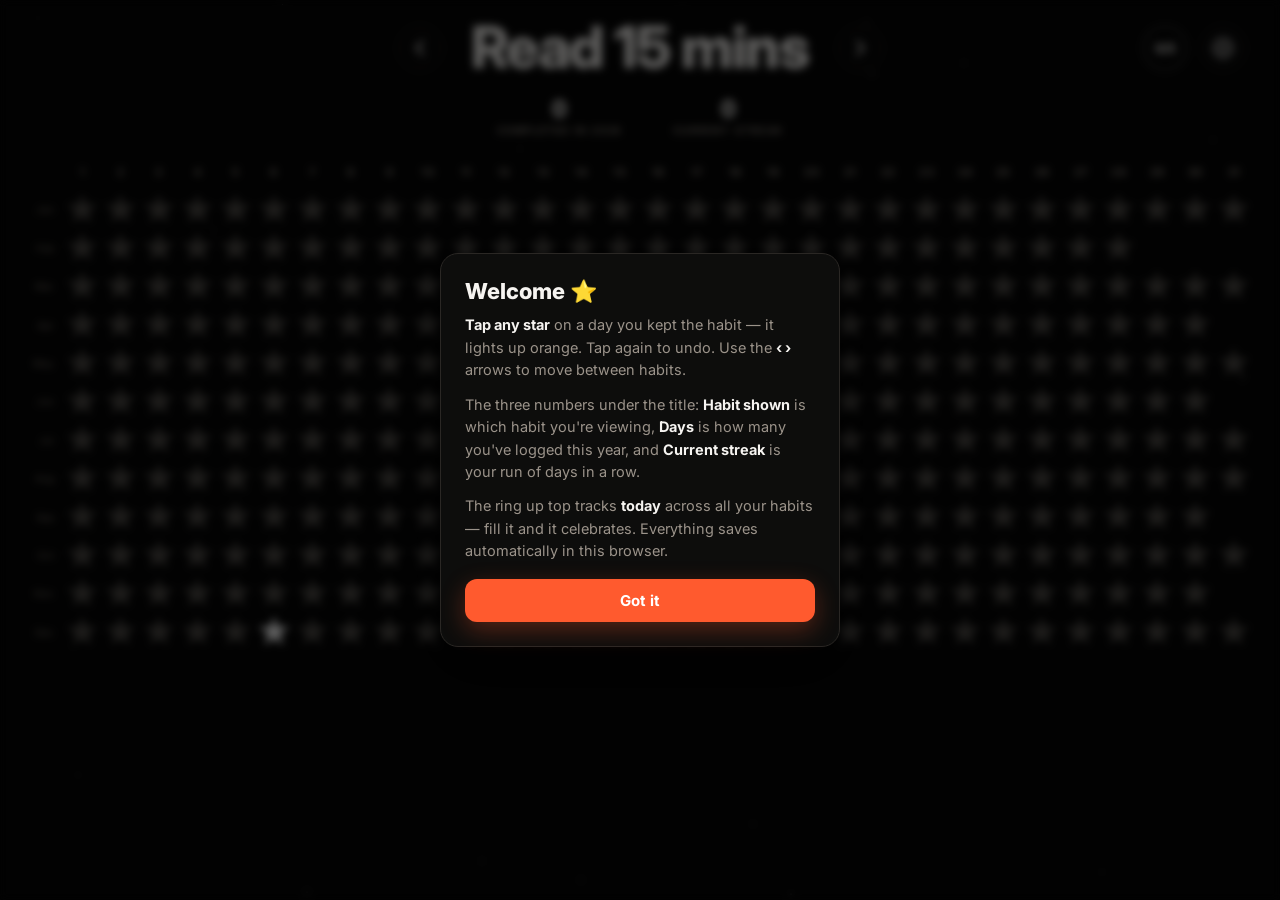
==== commit 12753f70: "Real, unique country flags for the time-zone flag wave - Added flags.js: a comprehensive IANA time z" ====
--- a/index.html
+++ b/index.html
@@ -210,6 +210,7 @@
     </div>
   </aside>
 
+  <script src="flags.js"></script>
   <script src="app.js"></script>
 </body>
 </html>
--- a/styles.css
+++ b/styles.css
@@ -319,19 +319,17 @@
 }
 
 /* Light show — temporarily repaints the EXISTING calendar stars (no new stars).
-   While a show runs, every star dims to gray; the animation lights a subset. */
+   While a show runs, every star dims to gray; the animation lights a subset.
+   Lit stars take their colour from the per-star --sc variable (orange/white for
+   the habit/finale shows, real flag colours for the time-zone flag wave). */
 .calendar.showing .star::before {
   background: var(--star-off);
   filter: none;
   transition: none;
 }
-.calendar.showing .star.show-on::before {
-  background: var(--accent);
-  filter: drop-shadow(0 0 4px rgba(255, 90, 46, 0.6));
-}
-.calendar.showing .star.show-hi::before {
-  background: #fff;
-  filter: drop-shadow(0 0 5px rgba(255, 255, 255, 0.75));
+.calendar.showing .star.show-lit::before {
+  background: var(--sc, var(--accent));
+  filter: drop-shadow(0 0 3px var(--sc, rgba(255, 90, 46, 0.6)));
 }
 
 /* Locked (past day, editing disabled) — quick shake to signal it's locked */
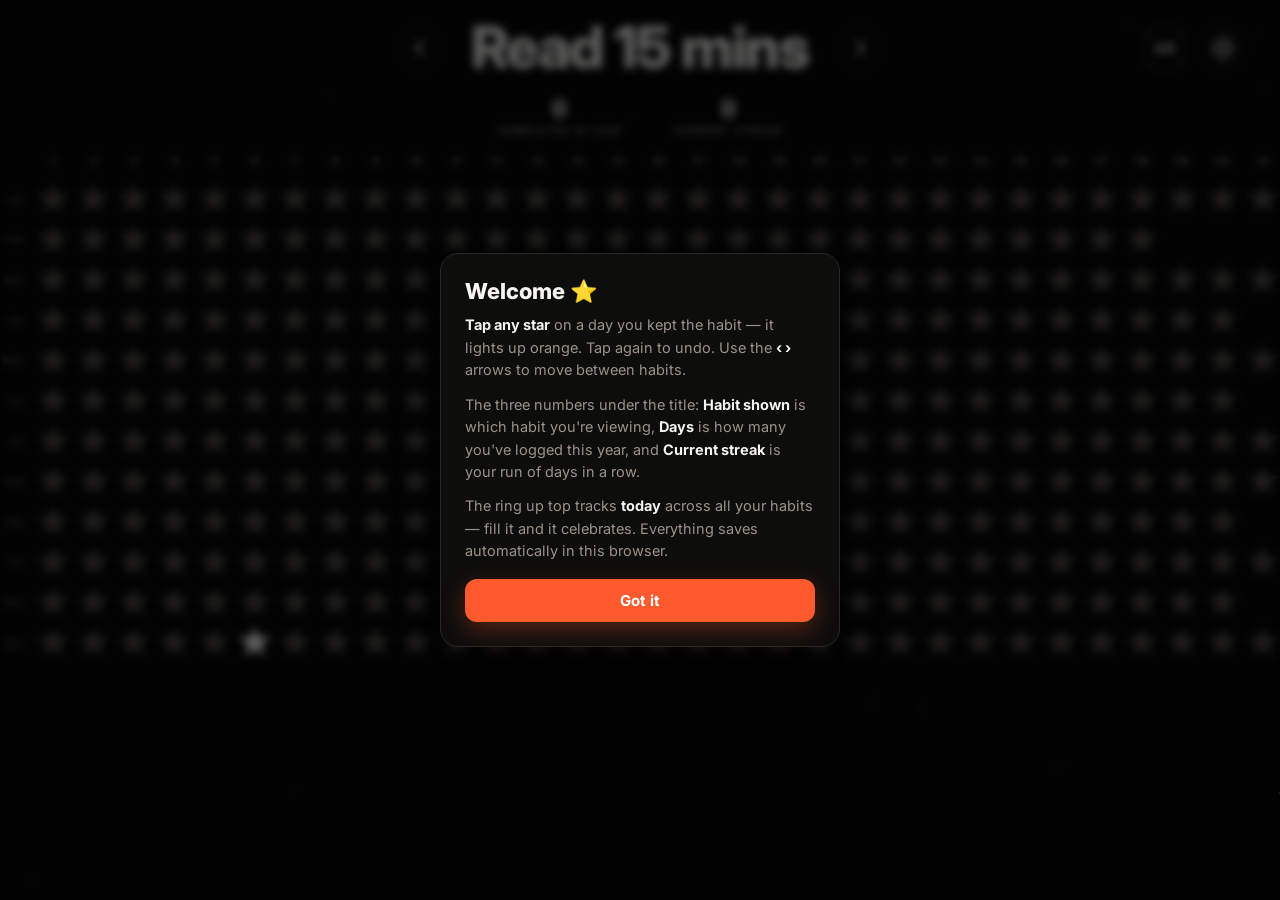
==== commit 8c6c5e0d: "Cache-bust assets and add a build stamp Phones (iOS Safari / home-screen web app) were serving cache" ====
--- a/index.html
+++ b/index.html
@@ -36,7 +36,7 @@
   <link rel="preconnect" href="https://fonts.googleapis.com" />
   <link rel="preconnect" href="https://fonts.gstatic.com" crossorigin />
   <link href="https://fonts.googleapis.com/css2?family=Inter:wght@400;500;600;700;800&display=swap" rel="stylesheet" />
-  <link rel="stylesheet" href="styles.css" />
+  <link rel="stylesheet" href="styles.css?v=2026-06-18" />
 </head>
 <body>
   <div class="starfield" id="starfield" aria-hidden="true"></div>
@@ -207,10 +207,11 @@
         <img class="astronaut" src="astronaut.png" alt="" aria-hidden="true" />
         <span class="go" aria-hidden="true">↗</span>
       </a>
+      <p class="build-stamp">build 2026-06-18</p>
     </div>
   </aside>
 
-  <script src="flags.js"></script>
-  <script src="app.js"></script>
+  <script src="flags.js?v=2026-06-18"></script>
+  <script src="app.js?v=2026-06-18"></script>
 </body>
 </html>
--- a/styles.css
+++ b/styles.css
@@ -23,7 +23,7 @@
 /* Author rules with `display` would otherwise override the [hidden] attribute */
 [hidden] { display: none !important; }
 
-html, body { margin: 0; height: 100%; }
+html, body { margin: 0; height: 100%; overscroll-behavior: none; }
 
 body {
   font-family: "Inter", -apple-system, BlinkMacSystemFont, "Segoe UI", Roboto, sans-serif;
@@ -31,6 +31,7 @@
   color: var(--text);
   -webkit-font-smoothing: antialiased;
   overflow: hidden;
+  overscroll-behavior: none; /* no pull-to-refresh / rubber-band on the page */
 }
 
 button { font-family: inherit; cursor: pointer; }
@@ -221,7 +222,11 @@
   min-height: 0;
   position: relative;
   overflow: auto;
-  padding: clamp(6px, 1.5vh, 16px) clamp(12px, 3vw, 30px) max(18px, env(safe-area-inset-bottom));
+  /* No top/side padding: a sticky header (top:0 / left:0) sticks at the content
+     edge, so padding on that side would leave a strip where scrolled stars peek
+     past the labels. The grid centers itself via margin:auto instead. */
+  padding: 0 0 max(18px, env(safe-area-inset-bottom));
+  overscroll-behavior: contain; /* don't chain overscroll to the page (no refresh) */
   scrollbar-width: thin;
   scrollbar-color: var(--line) transparent;
 }
@@ -254,24 +259,25 @@
   font-variant-numeric: tabular-nums;
 }
 
-.cal-corner { position: sticky; top: 0; left: 0; z-index: 3; background: var(--bg); }
+/* Sticky headers stay opaque & above the stars so titles are always readable */
+.cal-corner { position: sticky; top: 0; left: 0; z-index: 6; background: var(--bg); }
 
 .col-head {
   position: sticky;
   top: 0;
-  z-index: 2;
+  z-index: 5;
   text-align: center;
   font-size: 11px;
   font-weight: 600;
   letter-spacing: 0.02em;
   color: var(--muted);
-  padding: 2px 0 8px;
-  background: linear-gradient(180deg, var(--bg) 64%, transparent);
+  padding: 4px 0 8px;
+  background: var(--bg);
 }
 .row-head {
   position: sticky;
   left: 0;
-  z-index: 1;
+  z-index: 4;
   display: flex;
   align-items: center;
   justify-content: flex-end;
@@ -294,6 +300,7 @@
   align-items: center;
   justify-content: center;
   -webkit-tap-highlight-color: transparent;
+  touch-action: manipulation; /* no double-tap-zoom -> no phantom double clicks */
   scroll-margin: 60px 44px;
 }
 .star::before {
@@ -330,6 +337,24 @@
 .calendar.showing .star.show-lit::before {
   background: var(--sc, var(--accent));
   filter: drop-shadow(0 0 3px var(--sc, rgba(255, 90, 46, 0.6)));
+}
+
+/* The star you just tapped keeps showing its real state through the show
+   instead of dimming with the rest of the calendar, so a tap on today always
+   reads as a clean white (today) <-> orange (done) toggle — never a lingering
+   gray. These sit after .show-lit so they win for the pinned star. */
+.calendar.showing .star.pinned::before {
+  background: var(--star-off);
+  filter: none;
+  transition: none;
+}
+.calendar.showing .star.pinned.today:not(.done)::before {
+  background: #fff;
+  filter: drop-shadow(0 0 4px rgba(255, 255, 255, 0.45));
+}
+.calendar.showing .star.pinned.done::before {
+  background: var(--accent);
+  filter: drop-shadow(0 0 4px rgba(255, 90, 46, 0.55));
 }
 
 /* Locked (past day, editing disabled) — quick shake to signal it's locked */
@@ -437,6 +462,7 @@
   padding: 0 18px 18px;
   padding-top: max(18px, env(safe-area-inset-top));
   overflow-y: auto;
+  overscroll-behavior: contain;
   animation: slideIn 0.28s cubic-bezier(0.22, 1, 0.36, 1);
 }
 @keyframes slideIn { from { transform: translateX(100%); } to { transform: translateX(0); } }
@@ -718,6 +744,17 @@
   50% { transform: translateY(-5px) rotate(-2deg); }
 }
 
+/* Tiny build stamp — lets you confirm which version a device is actually
+   running (handy when a phone is serving a cached older build). */
+.build-stamp {
+  margin: 14px 0 0;
+  text-align: center;
+  font-size: 11px;
+  font-variant-numeric: tabular-nums;
+  letter-spacing: 0.04em;
+  color: var(--muted-2);
+}
+
 /* Reduced motion */
 @media (prefers-reduced-motion: reduce) {
   *, *::before, *::after { animation-duration: 0.01ms !important; animation-iteration-count: 1 !important; transition-duration: 0.05ms !important; }
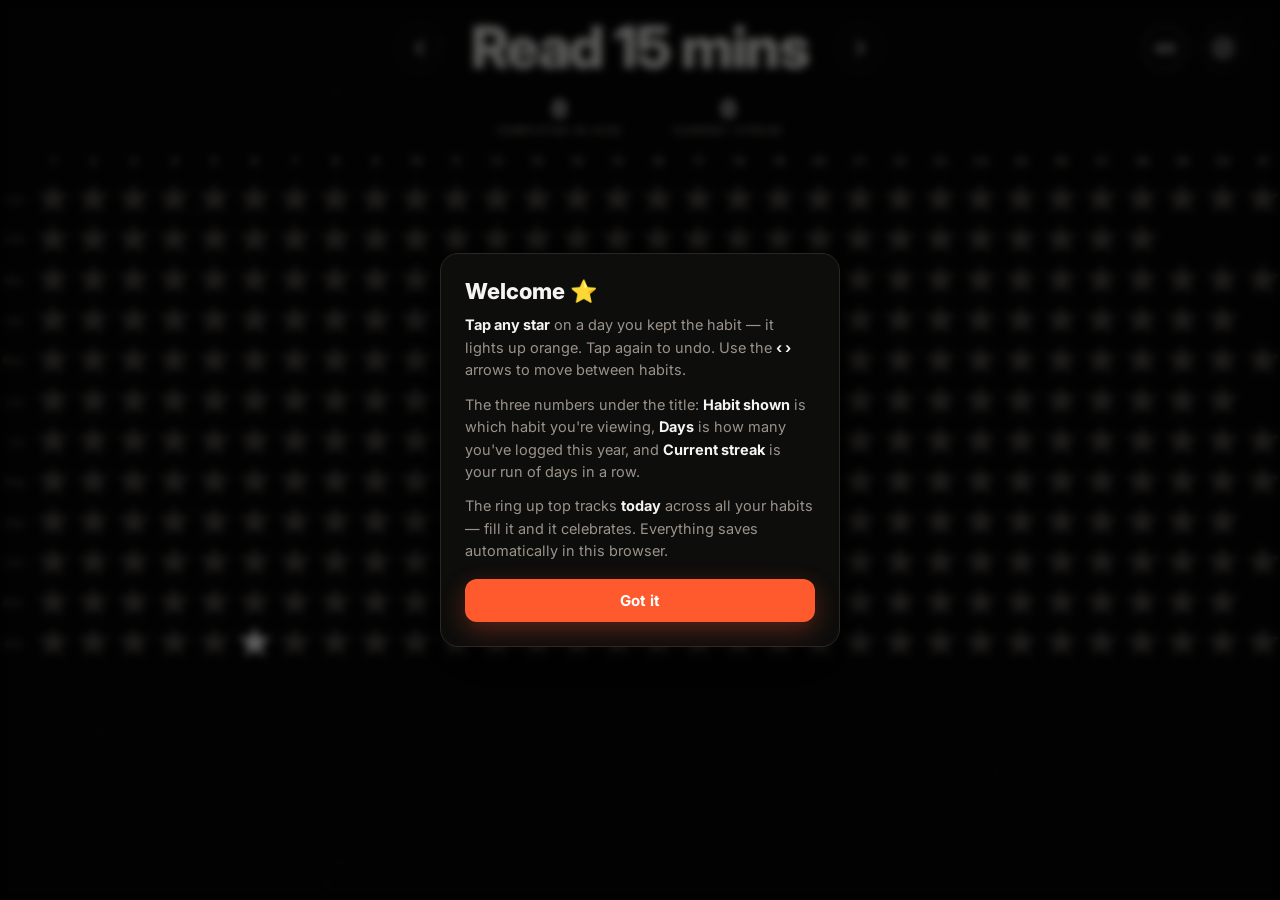
==== commit 0de53af1: "Rebuild the light show on a self-reverting canvas overlay The "completed star turns gray" bug surviv" ====
--- a/index.html
+++ b/index.html
@@ -36,7 +36,7 @@
   <link rel="preconnect" href="https://fonts.googleapis.com" />
   <link rel="preconnect" href="https://fonts.gstatic.com" crossorigin />
   <link href="https://fonts.googleapis.com/css2?family=Inter:wght@400;500;600;700;800&display=swap" rel="stylesheet" />
-  <link rel="stylesheet" href="styles.css?v=2026-06-18" />
+  <link rel="stylesheet" href="styles.css?v=2026-06-18.2" />
 </head>
 <body>
   <div class="starfield" id="starfield" aria-hidden="true"></div>
@@ -207,11 +207,11 @@
         <img class="astronaut" src="astronaut.png" alt="" aria-hidden="true" />
         <span class="go" aria-hidden="true">↗</span>
       </a>
-      <p class="build-stamp">build 2026-06-18</p>
+      <p class="build-stamp">build 2026-06-18.2</p>
     </div>
   </aside>
 
-  <script src="flags.js?v=2026-06-18"></script>
-  <script src="app.js?v=2026-06-18"></script>
+  <script src="flags.js?v=2026-06-18.2"></script>
+  <script src="app.js?v=2026-06-18.2"></script>
 </body>
 </html>
--- a/styles.css
+++ b/styles.css
@@ -325,36 +325,40 @@
   filter: drop-shadow(0 0 4px rgba(255, 255, 255, 0.45));
 }
 
-/* Light show — temporarily repaints the EXISTING calendar stars (no new stars).
-   While a show runs, every star dims to gray; the animation lights a subset.
-   Lit stars take their colour from the per-star --sc variable (orange/white for
-   the habit/finale shows, real flag colours for the time-zone flag wave). */
+/* Light show — the moving "wave of light" is painted on a separate <canvas>
+   overlay (built in app.js), so the REAL stars are never repainted and can
+   never be left in a wrong state. While a show runs, the real stars dim via a
+   self-reverting CSS animation: even if the show's JavaScript cleanup never
+   fires (e.g. iOS Safari throttling rAF/timers), the animation finishes on its
+   own and every star returns to its true colour — a completed day can never be
+   left looking gray. The per-show duration is set inline via --show-dur. */
 .calendar.showing .star::before {
-  background: var(--star-off);
-  filter: none;
+  animation: starDim var(--show-dur, 1200ms) ease;
   transition: none;
 }
-.calendar.showing .star.show-lit::before {
-  background: var(--sc, var(--accent));
-  filter: drop-shadow(0 0 3px var(--sc, rgba(255, 90, 46, 0.6)));
-}
-
-/* The star you just tapped keeps showing its real state through the show
-   instead of dimming with the rest of the calendar, so a tap on today always
-   reads as a clean white (today) <-> orange (done) toggle — never a lingering
-   gray. These sit after .show-lit so they win for the pinned star. */
-.calendar.showing .star.pinned::before {
-  background: var(--star-off);
-  filter: none;
-  transition: none;
-}
-.calendar.showing .star.pinned.today:not(.done)::before {
-  background: #fff;
-  filter: drop-shadow(0 0 4px rgba(255, 255, 255, 0.45));
-}
-.calendar.showing .star.pinned.done::before {
-  background: var(--accent);
-  filter: drop-shadow(0 0 4px rgba(255, 90, 46, 0.55));
+@keyframes starDim {
+  0%   { filter: grayscale(0.92) brightness(0.5); }
+  10%  { filter: grayscale(0.92) brightness(0.42); }
+  80%  { filter: grayscale(0.92) brightness(0.42); }
+  100% { filter: grayscale(0) brightness(1); }
+}
+
+/* The canvas the wave is drawn on. It fades itself out with CSS, so a frozen
+   frame (rAF stalled) can only ever fade to fully transparent — it can never
+   stay covering the calendar. Sits above the stars, below the settings panel. */
+.show-canvas {
+  position: fixed;
+  pointer-events: none;
+  opacity: 0;
+  z-index: 10;
+}
+.show-canvas.playing {
+  animation: showCanvasFade var(--show-dur, 1200ms) linear;
+}
+@keyframes showCanvasFade {
+  0%   { opacity: 1; }
+  80%  { opacity: 1; }
+  100% { opacity: 0; }
 }
 
 /* Locked (past day, editing disabled) — quick shake to signal it's locked */
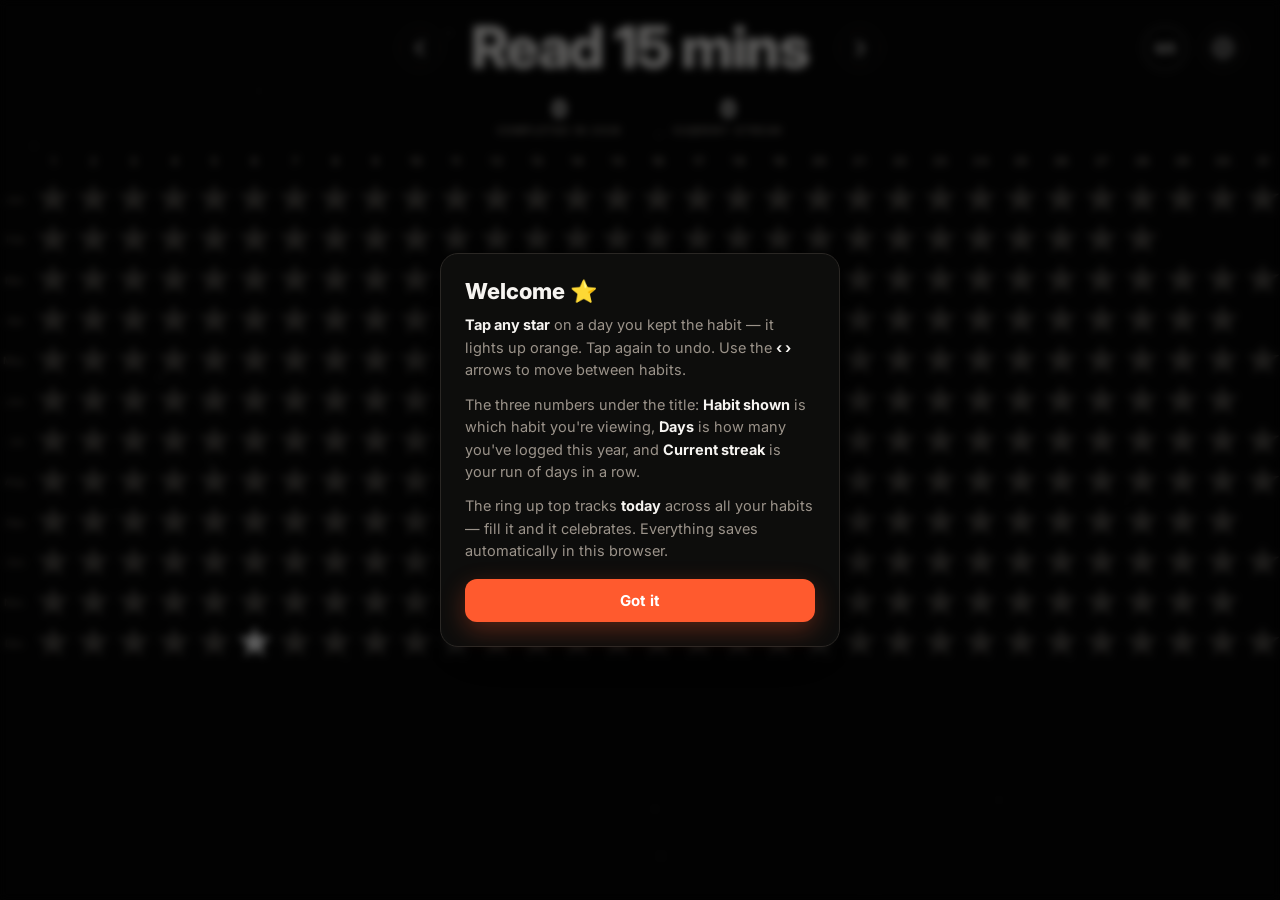
==== commit d01fc0d9: "Never dim the real stars — make a gray completed star impossible Both previous approaches still went" ====
--- a/index.html
+++ b/index.html
@@ -36,7 +36,7 @@
   <link rel="preconnect" href="https://fonts.googleapis.com" />
   <link rel="preconnect" href="https://fonts.gstatic.com" crossorigin />
   <link href="https://fonts.googleapis.com/css2?family=Inter:wght@400;500;600;700;800&display=swap" rel="stylesheet" />
-  <link rel="stylesheet" href="styles.css?v=2026-06-18.2" />
+  <link rel="stylesheet" href="styles.css?v=2026-06-18.3" />
 </head>
 <body>
   <div class="starfield" id="starfield" aria-hidden="true"></div>
@@ -207,11 +207,11 @@
         <img class="astronaut" src="astronaut.png" alt="" aria-hidden="true" />
         <span class="go" aria-hidden="true">↗</span>
       </a>
-      <p class="build-stamp">build 2026-06-18.2</p>
+      <p class="build-stamp">build 2026-06-18.3</p>
     </div>
   </aside>
 
-  <script src="flags.js?v=2026-06-18.2"></script>
-  <script src="app.js?v=2026-06-18.2"></script>
+  <script src="flags.js?v=2026-06-18.3"></script>
+  <script src="app.js?v=2026-06-18.3"></script>
 </body>
 </html>
--- a/styles.css
+++ b/styles.css
@@ -325,27 +325,12 @@
   filter: drop-shadow(0 0 4px rgba(255, 255, 255, 0.45));
 }
 
-/* Light show — the moving "wave of light" is painted on a separate <canvas>
-   overlay (built in app.js), so the REAL stars are never repainted and can
-   never be left in a wrong state. While a show runs, the real stars dim via a
-   self-reverting CSS animation: even if the show's JavaScript cleanup never
-   fires (e.g. iOS Safari throttling rAF/timers), the animation finishes on its
-   own and every star returns to its true colour — a completed day can never be
-   left looking gray. The per-show duration is set inline via --show-dur. */
-.calendar.showing .star::before {
-  animation: starDim var(--show-dur, 1200ms) ease;
-  transition: none;
-}
-@keyframes starDim {
-  0%   { filter: grayscale(0.92) brightness(0.5); }
-  10%  { filter: grayscale(0.92) brightness(0.42); }
-  80%  { filter: grayscale(0.92) brightness(0.42); }
-  100% { filter: grayscale(0) brightness(1); }
-}
-
-/* The canvas the wave is drawn on. It fades itself out with CSS, so a frozen
-   frame (rAF stalled) can only ever fade to fully transparent — it can never
-   stay covering the calendar. Sits above the stars, below the settings panel. */
+/* Light show — the REAL stars are NEVER touched by a show. They only ever
+   change colour when you tap them, so a completed day can never be left looking
+   gray no matter what the animation does (no dimming, no cleanup to fail). The
+   whole "wave of light" is painted on a separate, purely-additive <canvas>
+   overlay (built in app.js) that only ADDS glints on top and then clears
+   itself. Sits above the stars, below the settings panel. */
 .show-canvas {
   position: fixed;
   pointer-events: none;
